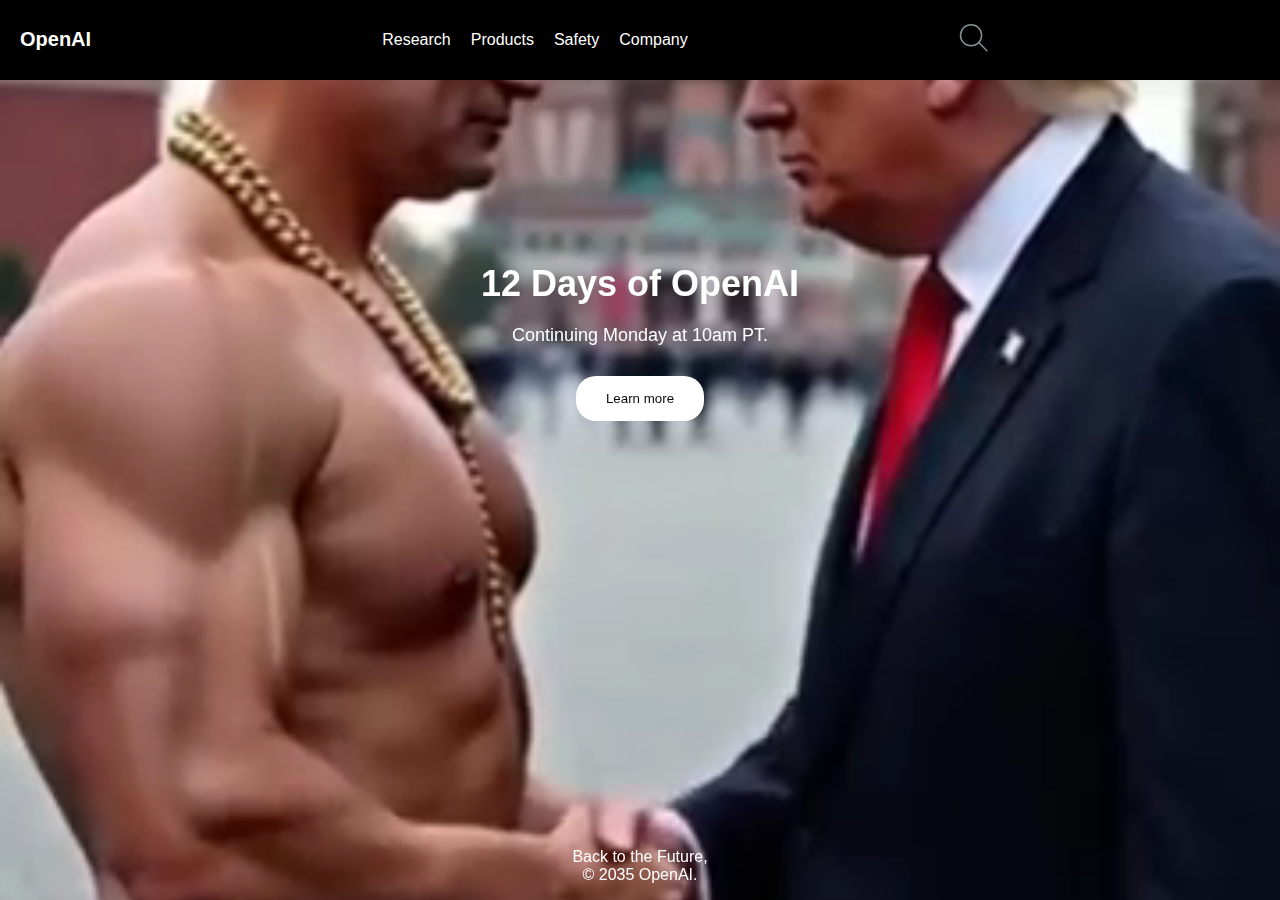
==== CloneOpenAiWebsite/index.html @ 54fb45be "Add files via upload" ====
<!DOCTYPE html>
<html lang="en">
<head>
    <meta charset="UTF-8">
    <meta name="viewport" content="width=device-width, initial-scale=1.0">
    <title>My OpenAI Website</title>
    <link rel="stylesheet" href="style.css">
</head>
<body>
    <header class="header">
        <div class="logo">
            <h1>OpenAI</h1>
        </div>
        <nav class="nav">
            <ul class="nav-list">
                <li class="nav-item">
                <a href="RPSC pages/Research.html" class="nav-link">Research</a>
                <ul class="sub-menu">
                    <li><a>Overview</a></li>
                    <li><a>Index</a></li>
                </ul>
            </li>
                <li class="nav-item">
                    <a href="RPSC pages/Products.html" class="nav-link">Products</a>
                    <ul class="sub-menu">
                        <li><a>ChatGPT</a></li>
                        <li><a>API</a></li>
                        <li><a>Sora</a></li>
                        <li><a>Explore more</a></li>
                    </ul>
                </li>
                <li class="nav-item">
                    <a href="RPSC pages/Safety.html" class="nav-link">Safety</a>
                    <ul class="sub-menu">
                        <li><a>Ensa</a></li>
                    </ul>
                </li>
                <li class="nav-item">
                    <a href="RPSC pages/Company.html" class="nav-link">Company</a>
                    <ul class="sub-menu">
                        <li><a>About us</a></li>
                        <li><a>News</a></li>
                        <li><a>Security and Privacy</a></li>
                    </ul>
                </li>
            </ul>
        </nav>
        <div class="search-icon">
                <svg class="svg-icon search-icon" aria-labelledby="title desc" role="img" xmlns="http://www.w3.org/2000/svg" viewBox="0 0 19.9 19.7"><title id="title">Search Icon</title><desc id="desc">A magnifying glass icon.</desc><g class="search-path" fill="none" stroke="#848F91"><path stroke-linecap="square" d="M18.5 18.3l-5.4-5.4"/><circle cx="8" cy="8" r="7"/></g></svg>
        </div>
        <div class="nav-toggle"> 
            <span></span>
            <span></span>
            <span></span>
        </div>
    </header>

    <main class="main">
        <div class="home-page-container"> 
            <video autoplay muted loop class="video">
                <source src="Videos/putin shake trump.mp4" type="video/mp4">
            </video>
            <div class="home-page-content"> 
                <h1>12 Days of OpenAI</h1>
                <p>Continuing Monday at 10am PT.</p>
                <button class="button">Learn more</button>
            </div>
        </div>
    </main>

    <footer class="footer">
        <p> Back to the Future, <br> &copy; 2035 OpenAI.</p>
    </footer>
    <script src="index.js"></script>
</body>
</html>
---- CloneOpenAiWebsite/style.css ----
body {
  font-family: sans-serif;
  margin: 0;
  padding: 0;
  background-color: #111; 
  color: #fff; 
  display: flex; 
  flex-direction: column; 
  min-height: 100vh; 
}
.header {
  display: flex;
  justify-content: space-between;
  align-items: center;
  background-color: black; 
  padding: 15px 20px;
}
.video {
  position: fixed; 
  top: 0;
  left: 0;
  width: 100%;
  height: 100%;
  object-fit: cover; 
  z-index: -1; 
}
.logo h1 {
  font-size: 20px;
  color: #fff;
}
.nav-list {
  list-style: none;
  margin: 0;
  padding: 0;
  display: flex;
}
.nav-item {
  position: relative; 
  margin-left: 20px;
}
.nav-link {
  text-decoration: none;
  color: #fff;
}
.sub-menu {
  display: none; 
  position: absolute;
  top: 100%; 
  left: 0;
  background-color: #ffffff; 
  padding: 10px 0;
  border-radius: 5px;
  z-index: 1;
  list-style: none;
}
.sub-menu li {
  padding: 5px 20px;
}
.sub-menu li a {
  text-decoration: none;
  color: black;
  display: block;
  transition: background 0.3s ease;
  cursor: crosshair;
}
.sub-menu li a:hover {
  background-color: #e7d6d6; 
}
.nav-item:hover .sub-menu {
  display: block; 
}

.main {
  flex: 1; 
  text-align: center;
}
.home-page-container {
  display: flex;
  justify-content: center;
  align-items: center;
  height: 500px; 
  margin-bottom: 40px;
}
.home-page-content {
  text-align: center;
}
.home-page-content h1 {
  font-size: 36px;
  margin-bottom: 20px;
}
.home-page-content p {
  font-size: 18px;
  margin-bottom: 30px;
}
.button {
  background-color: #fff;
  color: #0c0a0a;
  border: none;
  padding: 15px 30px;
  border-radius: 20px;
  cursor: pointer;
}


.footer {
  text-align: center;
  margin-top: 40px;
}

@media (max-width: 768px) {
  
  .nav-list {
    display: none;
  }

  .nav-toggle {
    display: block;
    padding: 10px;
    cursor: pointer;
  }

  .nav-toggle span {
    display: block;
    width: 25px;
    height: 3px;
    background-color: #fff;
    margin-bottom: 5px; 
  }
}

.svg-icon.search-icon { 
  display: inline-block;
  width: 30px;
  height: 30px;

  &:focus,
  &:hover {
    .search-path {
      stroke: #e8eff3;
    }
  }

  &:active {
    .search-path {
      stroke: #111516;
      stroke-width: 1.5px;
    }
  }
}
.search-icon {
  cursor: pointer;
}
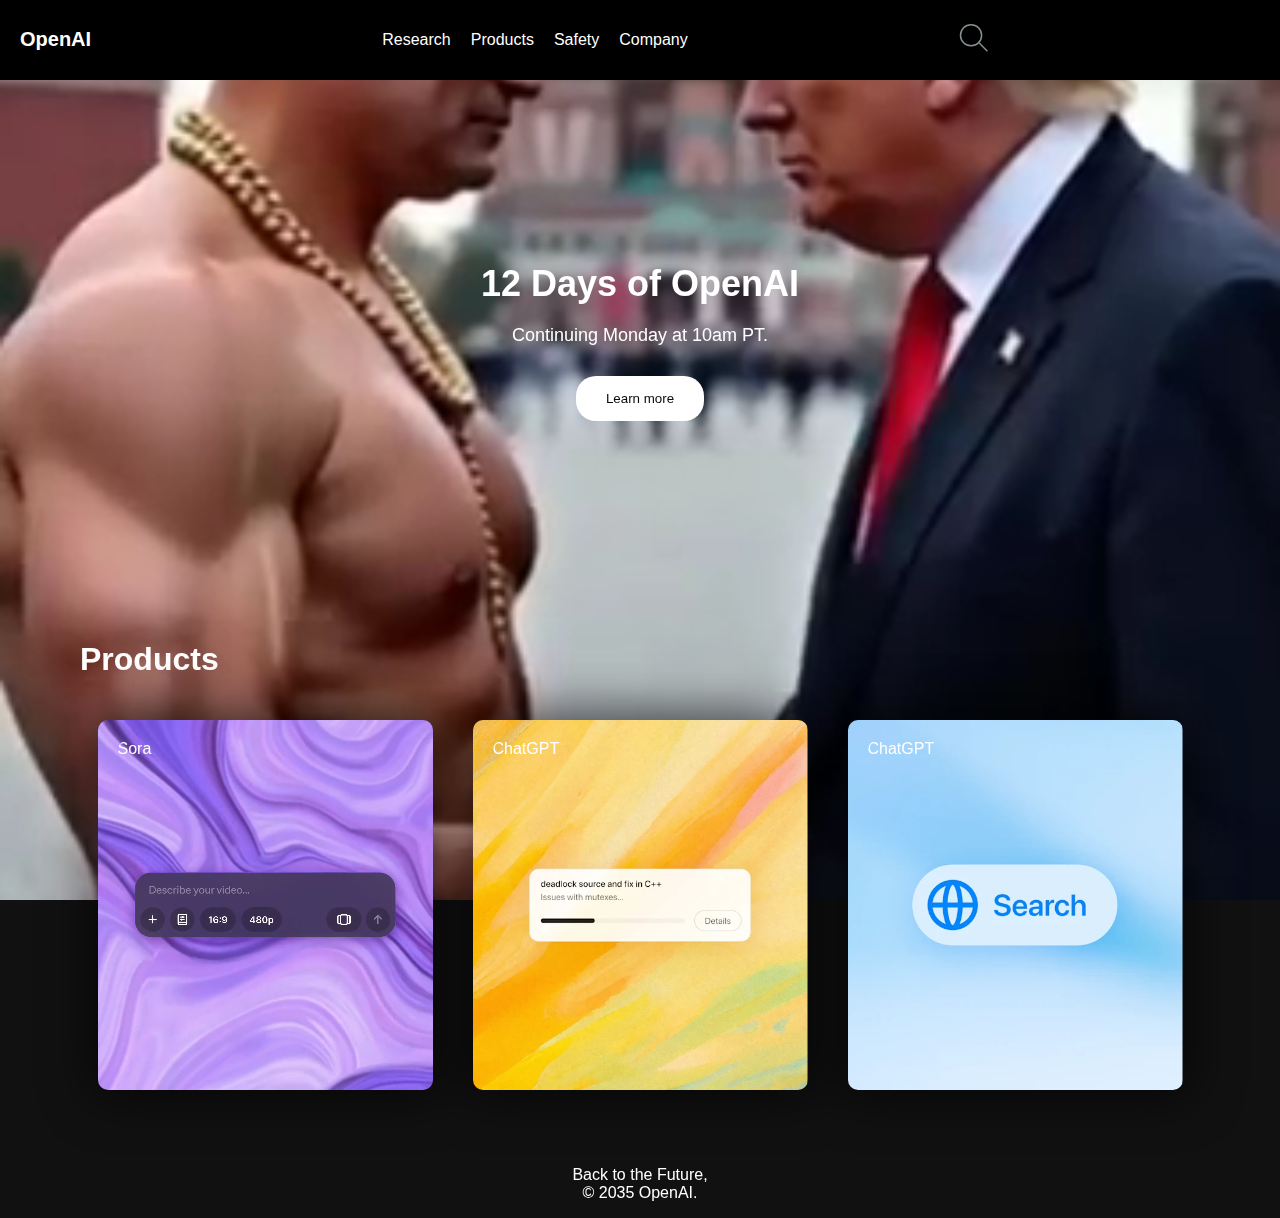
==== commit a7f3cda5: "Added products cards" ====
--- a/CloneOpenAiWebsite/index.html
+++ b/CloneOpenAiWebsite/index.html
@@ -68,6 +68,27 @@
         </div>
     </main>
 
+    <h1 class="products">Products</h1>
+    <div class="products-cards-container">
+        <div class="sora-card"> 
+            <video autoplay muted loop>
+                <source src="Videos/Sora_is_here.mp4" type="video/mp4">
+            </video>
+            <div>
+                <p>Sora</p>
+            </div>
+        </div>
+        <div> 
+            <img src="images/ChatGPT-card-img-1.webp">
+            <div>
+                <p>ChatGPT</p>
+            </div>
+        </div>
+        <div><img src="images/ChatGPT-card-img-2.webp">
+            <div>
+                <p>ChatGPT</p>
+            </div></div>
+    </div>
     <footer class="footer">
         <p> Back to the Future, <br> &copy; 2035 OpenAI.</p>
     </footer>
--- a/CloneOpenAiWebsite/style.css
+++ b/CloneOpenAiWebsite/style.css
@@ -70,6 +70,29 @@
   display: block; 
 }
 
+.svg-icon.search-icon { 
+  display: inline-block;
+  width: 30px;
+  height: 30px;
+
+  &:focus,
+  &:hover {
+    .search-path {
+      stroke: #e8eff3;
+    }
+  }
+
+  &:active {
+    .search-path {
+      stroke: #111516;
+      stroke-width: 1.5px;
+    }
+  }
+}
+.search-icon {
+  cursor: pointer;
+}
+
 .main {
   flex: 1; 
   text-align: center;
@@ -101,13 +124,69 @@
   cursor: pointer;
 }
 
+.products{
+  font-family: sans-serif;
+  margin-left: 80px;
+}
+
+.products-cards-container{
+  display: flex;
+  justify-content: center;
+  align-items: center;
+  /* background-color: #101010; */
+  /* margin-left: 10px; */
+}
+.products-cards-container div{
+  height: 370px;
+  width: 335px;
+  margin: 20px;
+  border-radius: 10px;
+  position: relative;
+  overflow: hidden;
+  cursor: pointer;
+  transition: transform 0.4s ease;
+  -webkit-box-shadow: 1px 0px 49px 7px rgba(0,0,0,0.65);
+-moz-box-shadow: 1px 0px 49px 7px rgba(0,0,0,0.65);
+box-shadow: 1px 0px 49px 7px rgba(0,0,0,0.65);
+}
+.products-cards-container div:hover{
+    transform: scale(1.04); 
+}
+
+.sora-card video{
+  position: absolute;
+  top: 50%;
+  left: 50%;
+  transform: translate(-50%,-50%);
+  width: 100%;
+  height: 100%;
+  object-fit: cover;
+  z-index: 1;
+}
+
+.products-cards-container p{
+  position: absolute;
+  z-index: 2;
+  margin: 0;
+}
+
+.products-cards-container img{
+  position: absolute;
+  top: 50%;
+  left: 50%;
+  transform: translate(-50%, -50%);
+  width: 100%;
+  height: 100%;
+  object-fit: cover;
+  z-index: 1;
+}
 
 .footer {
   text-align: center;
   margin-top: 40px;
 }
 
-@media (max-width: 768px) {
+@media (max-width: 900px) {
   
   .nav-list {
     display: none;
@@ -126,27 +205,16 @@
     background-color: #fff;
     margin-bottom: 5px; 
   }
-}
-
-.svg-icon.search-icon { 
-  display: inline-block;
-  width: 30px;
-  height: 30px;
-
-  &:focus,
-  &:hover {
-    .search-path {
-      stroke: #e8eff3;
-    }
-  }
-
-  &:active {
-    .search-path {
-      stroke: #111516;
-      stroke-width: 1.5px;
-    }
-  }
-}
-.search-icon {
-  cursor: pointer;
+  .products{
+    margin: 10px;
+    margin-left: 20px;
+  }
+  .products-cards-container div{
+    height: 250px;
+    width: 90%;
+    margin: 10px;
+  }
+  .products-cards-container{
+    height: 300px;
+  }
 }